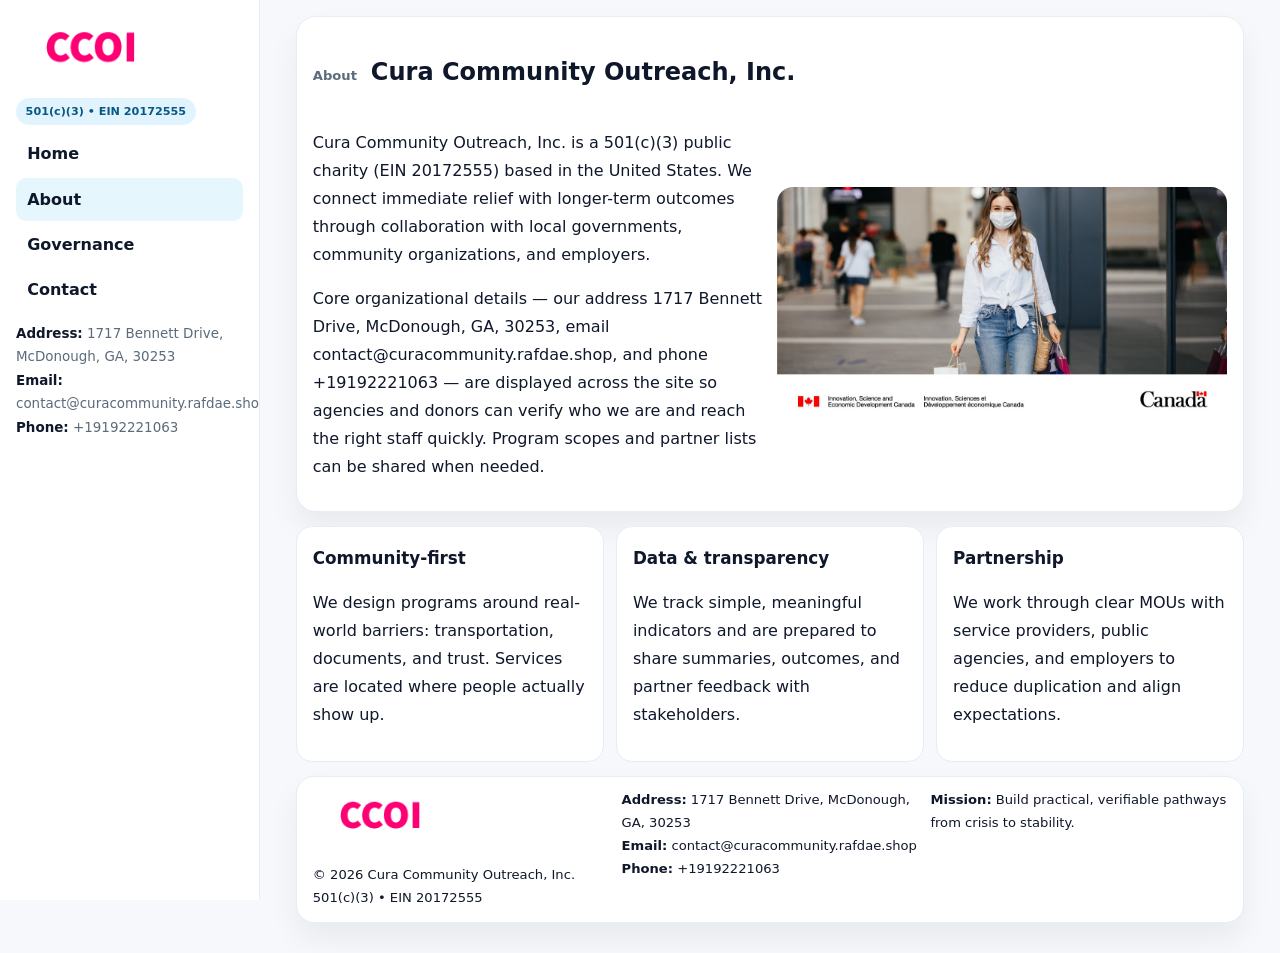
==== about.html @ 1d97e31d "Initial commit" ====
<!doctype html><html lang="en"><head>
<meta charset="utf-8">
<meta name="viewport" content="width=device-width,initial-scale=1">
<title>Cura Community Outreach, Inc. – Nonprofit • 2025</title>
<link rel="stylesheet" href="assets/styles.css">
<link rel="icon" href="images/logo.png">
  <meta name="description" content="Dedicated to community services, education, and direct relief, Cura Community Outreach, Inc.">
</head>
<body>
<div style="position:absolute;left:-9999px;top:-9999px;opacity:0" data-uniq="{{UNIQUE_BLOB}}">
  <span>Dedicated to community services, education, and direct relief, Cura Community Outreach, Inc.</span><svg width="12" height="12" viewBox="0 0 12 12" xmlns="http://www.w3.org/2000/svg"><circle cx="6" cy="6" r="5" fill="#9d174d"/></svg><img src="images/community.jpg" width="1" height="1" alt="" loading="lazy"/>
</div>

<div class="layout">
  <aside class="aside">
    <div class="logo"><a href="index.html"><img src="images/logo.png" alt="Logo"></a></div>
    <div class="tag">501(c)(3) • EIN 20172555</div>
    <nav class="c96a8ca9f18" style="margin-top:8px">
      <a href="index.html">Home</a>
      <a class="active" href="about.html">About</a>
      <a href="governance.html">Governance</a>
      <a href="contact.html">Contact</a>
    </nav>
    <div class="meta">
      <div><strong>Address:</strong> 1717 Bennett Drive, McDonough, GA, 30253</div>
      <div><strong>Email:</strong> contact@curacommunity.rafdae.shop</div>
      <div><strong>Phone:</strong> +19192221063</div>
    </div>
  </aside>

  <main>
    <div class="container">
      <section class="panel">
        <h1>
          <span class="small" style="font-weight:700;color:var(--muted);margin-right:.35rem">About</span>
          <span style="font-weight:800">Cura Community Outreach, Inc.</span>
        </h1>
        <div class="z">
          <div>
            <p>Cura Community Outreach, Inc. is a 501(c)(3) public charity (EIN 20172555) based in the United States. We connect immediate relief with longer-term outcomes through collaboration with local governments, community organizations, and employers.</p>
            <p>Core organizational details — our address 1717 Bennett Drive, McDonough, GA, 30253, email contact@curacommunity.rafdae.shop, and phone +19192221063 — are displayed across the site so agencies and donors can verify who we are and reach the right staff quickly. Program scopes and partner lists can be shared when needed.</p>
          </div>
          <div class="imgbox"><img src="images/about.jpg" alt="Team and partners"></div>
        </div>
      </section>

      <section class="section cards">
        <article class="c184690a0f1">
          <h3>Community-first</h3>
          <p>We design programs around real-world barriers: transportation, documents, and trust. Services are located where people actually show up.</p>
        </article>
        <article class="c184690a0f1">
          <h3>Data & transparency</h3>
          <p>We track simple, meaningful indicators and are prepared to share summaries, outcomes, and partner feedback with stakeholders.</p>
        </article>
        <article class="c184690a0f1">
          <h3>Partnership</h3>
          <p>We work through clear MOUs with service providers, public agencies, and employers to reduce duplication and align expectations.</p>
        </article>
      </section>

      <footer class="footer">
        <div class="footer-grid">
          <div>
            <img src="images/logo.png" style="width:135px;margin-bottom:.35rem" alt="Logo">
            <div class="small">© <span id="y"></span> Cura Community Outreach, Inc.</div>
            <div class="small">501(c)(3) • EIN 20172555</div>
          </div>
          <div>
            <div class="small"><strong>Address:</strong> 1717 Bennett Drive, McDonough, GA, 30253</div>
            <div class="small"><strong>Email:</strong> <a href="mailto:contact@curacommunity.rafdae.shop">contact@curacommunity.rafdae.shop</a></div>
            <div class="small"><strong>Phone:</strong> <a href="tel:+19192221063">+19192221063</a></div>
          </div>
          <div>
            <div class="small"><strong>Mission:</strong> Build practical, verifiable pathways from crisis to stability.</div>
          </div>
        </div>
      </footer>
    </div>
  </main>
</div>
<script>document.getElementById('y').textContent=new Date().getFullYear();</script>
</body></html>
---- assets/styles.css ----
:root{
  --ink:#0f172a;      /* main text */
  --muted:#5b6b7b;    /* secondary text */
  --line:#e6eef5;     /* borders */
  --paper:#ffffff;
  --brand:#0ea5e9;    /* will be overridden by script */
  --brand-ink:#075985;
  --soft:#eef9ff;
  --r:18px;
  --sh:0 16px 30px rgba(15,23,42,.06);
}

*{box-sizing:border-box}
html,body{height:100%}
body{
  margin:0;background:#f6f8fb;color:var(--ink);
  font-family:Inter,system-ui,-apple-system,BlinkMacSystemFont,"Segoe UI",Arial,sans-serif;
  line-height:1.75;
}

/* SIDEBAR */
.layout{display:grid;grid-template-columns:260px 1fr;min-height:100vh}
.aside{
  position:sticky;top:0;height:100vh;overflow:auto;
  background:#ffffff;border-right:1px solid var(--line);
  padding:18px 16px;box-shadow:0 0 0 rgba(0,0,0,0);
}
.logo{display:flex;align-items:center;gap:10px;margin-bottom:10px}
.logo img{width:150px;height:auto;display:block}
.tag{
  display:inline-block;background:rgba(14,165,233,.12);
  color:var(--brand-ink);padding:.22rem .6rem;
  border-radius:999px;font-weight:700;font-size:.7rem;
}

.c96a8ca9f18 a{
  display:block;color:var(--ink);text-decoration:none;font-weight:600;
  padding:.48rem .7rem;border-radius:10px;margin:.12rem 0;
}
.c96a8ca9f18 a:hover,.c96a8ca9f18 a.active{background:rgba(14,165,233,.1)}
.aside .meta{margin-top:10px;color:var(--muted);font-size:.84rem}
.aside .meta strong{color:var(--ink)}

/* MAIN */
main{padding:16px}
.container{width:min(1120px,96%);margin:0 auto}
.panel{background:#fff;border:1px solid var(--line);border-radius:20px;box-shadow:var(--sh);padding:14px 16px}

/* HERO */
.cf456430932{
  border:1px solid var(--line);border-radius:22px;overflow:hidden;
  background:#fff;box-shadow:var(--sh);
}
.hero-grid{display:grid;grid-template-columns:1.2fr .8fr;gap:0}
.cf456430932 .cd5878f3e0e{padding:18px}
.cf456430932 h1{font-size:clamp(1.9rem,3.2vw,2.7rem);margin:.2rem 0 .5rem}
.cf456430932 p{color:var(--muted)}
.cf456430932 img{width:100%;height:100%;object-fit:cover;display:block}

/* SECTION */
.section{margin-top:14px}
h2{font-size:1.26rem;margin:.1rem 0 .6rem}
h3{margin:.2rem 0 .35rem;font-size:1.05rem}

/* Z layout */
.z{display:grid;grid-template-columns:1fr 1fr;gap:14px;align-items:center}
.imgbox img{width:100%;display:block;border-radius:16px}

/* MOSAIC gallery */
.mosaic{
  display:grid;gap:10px;
  grid-template-columns:repeat(6,1fr);
}
.mosaic img{
  width:100%;height:125px;object-fit:cover;
  border-radius:12px;display:block;
}
.mosaic .c2{grid-column:span 2}
.mosaic .c3{grid-column:span 3}
.mosaic .r2{height:260px}

/* cards */
.cards{display:grid;grid-template-columns:repeat(auto-fit,minmax(240px,1fr));gap:12px}
.c184690a0f1{background:#fff;border:1px solid var(--line);border-radius:16px;padding:.85rem 1rem 1rem}

/* timeline & stats */
.timeline{list-style:none;margin:.2rem 0 0;padding:0}
.timeline li{position:relative;padding-left:1.2rem;margin:.35rem 0}
.timeline li::before{
  content:"";position:absolute;left:.2rem;top:.6rem;
  width:.42rem;height:.42rem;border-radius:999px;background:var(--brand);
}
.stats{display:grid;grid-template-columns:repeat(auto-fit,minmax(180px,1fr));gap:10px;margin-top:6px}
.stat{background:var(--soft);border:1px dashed var(--line);border-radius:14px;padding:.6rem .8rem}
.stat b{font-size:1.12rem}

/* form */
button,input,textarea{font:inherit}
.c73cca29abf{display:grid;gap:12px;max-width:760px}
.row2{display:grid;grid-template-columns:1fr 1fr;gap:12px}
input,textarea{
  width:100%;padding:.85rem 1rem;border:1px solid var(--line);
  border-radius:14px;background:#fff;
}
textarea{resize:vertical}
.c41027a4aa0{
  width:auto;justify-self:start;background:var(--brand);color:#fff;
  border:0;border-radius:14px;padding:.8rem 1.35rem;cursor:pointer;
}
.c41027a4aa0:hover{background:var(--brand-ink)}

/* footer */
footer{margin:14px 0}
.footer{
  background:#fff;border:1px solid var(--line);
  border-radius:18px;padding:12px 16px;box-shadow:var(--sh);
}
.footer-grid{
  display:grid;grid-template-columns:repeat(auto-fit,minmax(220px,1fr));gap:12px;
}
.small{color:#0f172a;font-size:.82rem}
.small a{color:#0f172a;text-decoration:none}
.small a:hover{text-decoration:underline}

/* responsive */
@media(max-width:980px){
  .layout{grid-template-columns:1fr}
  .aside{position:relative;height:auto;border-right:0;border-bottom:1px solid var(--line)}
  .hero-grid{grid-template-columns:1fr}
  .z{grid-template-columns:1fr}
  .mosaic{grid-template-columns:repeat(3,1fr)}
  .mosaic .r2{height:200px}
}
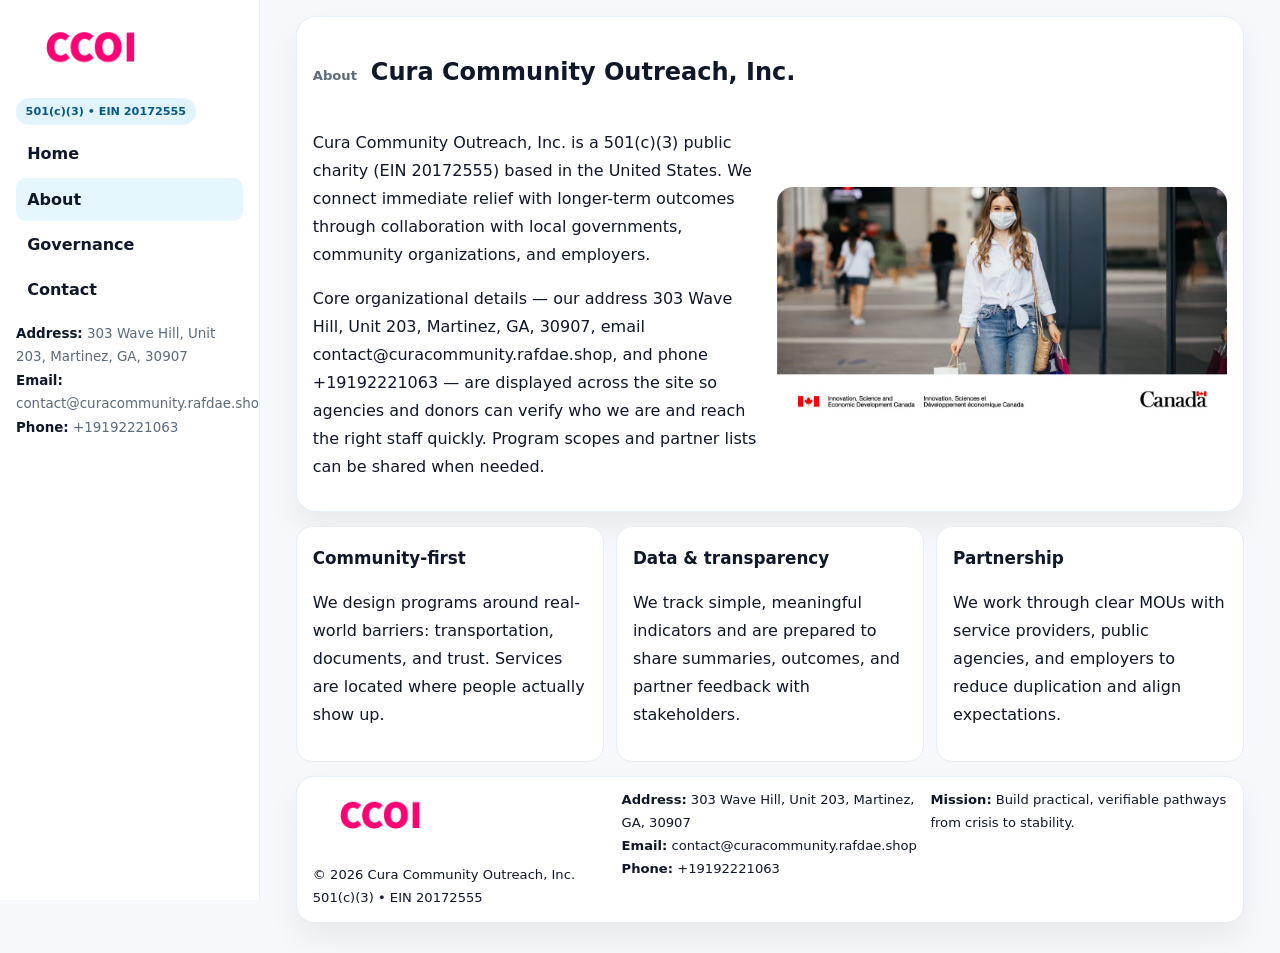
==== commit a9234c31: "Safe replace address only" ====
--- a/about.html
+++ b/about.html
@@ -22,7 +22,7 @@
       <a href="contact.html">Contact</a>
     </nav>
     <div class="meta">
-      <div><strong>Address:</strong> 1717 Bennett Drive, McDonough, GA, 30253</div>
+      <div><strong>Address:</strong> 303 Wave Hill, Unit 203, Martinez, GA, 30907</div>
       <div><strong>Email:</strong> contact@curacommunity.rafdae.shop</div>
       <div><strong>Phone:</strong> +19192221063</div>
     </div>
@@ -38,7 +38,7 @@
         <div class="z">
           <div>
             <p>Cura Community Outreach, Inc. is a 501(c)(3) public charity (EIN 20172555) based in the United States. We connect immediate relief with longer-term outcomes through collaboration with local governments, community organizations, and employers.</p>
-            <p>Core organizational details — our address 1717 Bennett Drive, McDonough, GA, 30253, email contact@curacommunity.rafdae.shop, and phone +19192221063 — are displayed across the site so agencies and donors can verify who we are and reach the right staff quickly. Program scopes and partner lists can be shared when needed.</p>
+            <p>Core organizational details — our address 303 Wave Hill, Unit 203, Martinez, GA, 30907, email contact@curacommunity.rafdae.shop, and phone +19192221063 — are displayed across the site so agencies and donors can verify who we are and reach the right staff quickly. Program scopes and partner lists can be shared when needed.</p>
           </div>
           <div class="imgbox"><img src="images/about.jpg" alt="Team and partners"></div>
         </div>
@@ -67,7 +67,7 @@
             <div class="small">501(c)(3) • EIN 20172555</div>
           </div>
           <div>
-            <div class="small"><strong>Address:</strong> 1717 Bennett Drive, McDonough, GA, 30253</div>
+            <div class="small"><strong>Address:</strong> 303 Wave Hill, Unit 203, Martinez, GA, 30907</div>
             <div class="small"><strong>Email:</strong> <a href="mailto:contact@curacommunity.rafdae.shop">contact@curacommunity.rafdae.shop</a></div>
             <div class="small"><strong>Phone:</strong> <a href="tel:+19192221063">+19192221063</a></div>
           </div>
